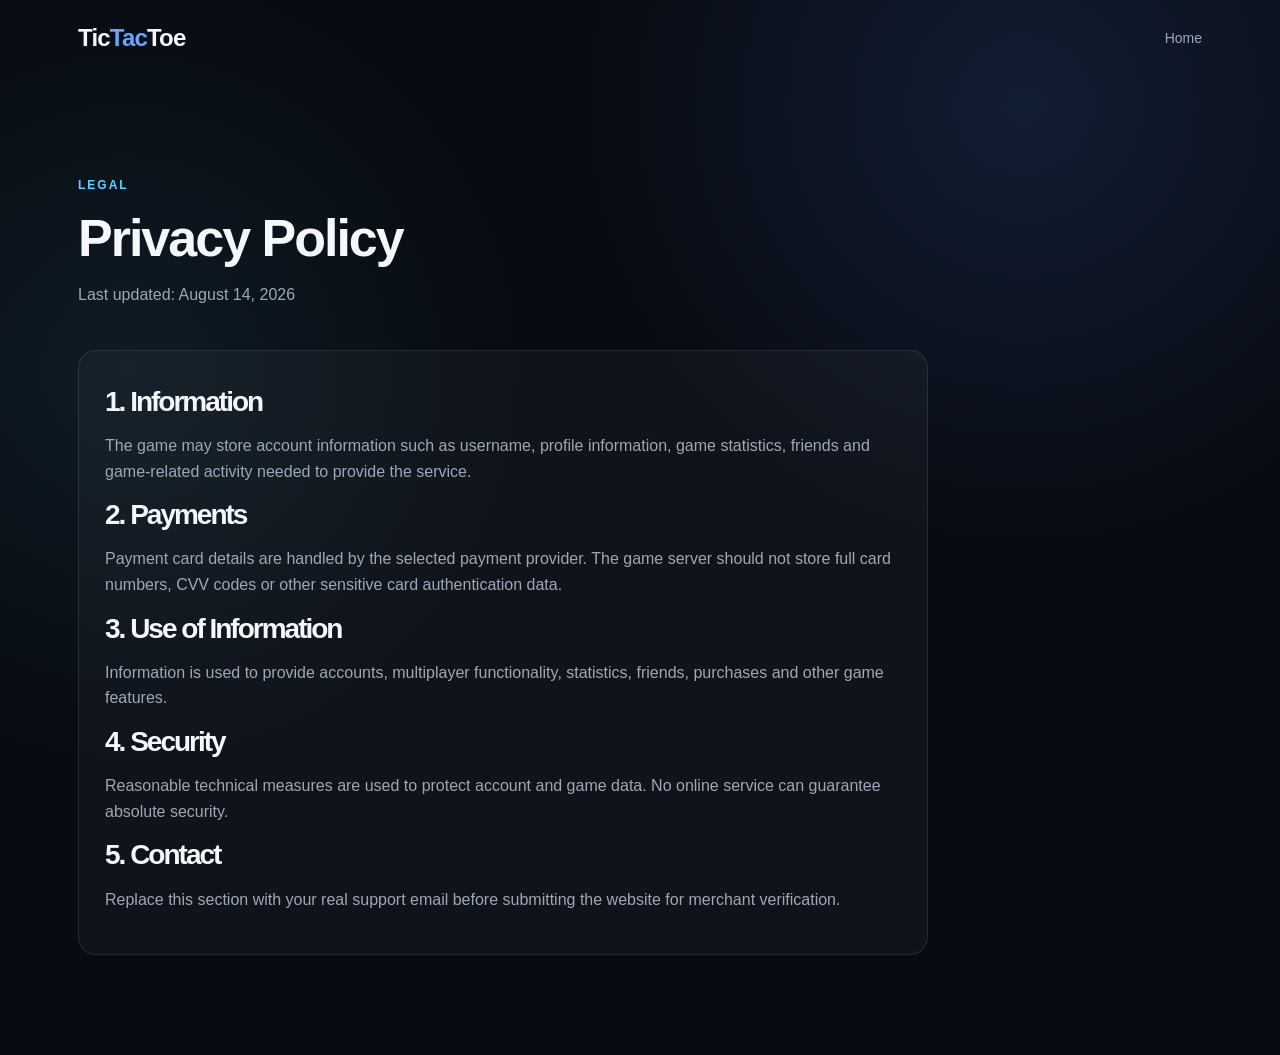
==== privacy.html @ 06fe6bc0 "Add files via upload" ====
<!doctype html><html lang="en"><head><meta charset="utf-8"><meta name="viewport" content="width=device-width,initial-scale=1"><title>Privacy Policy — Tic Tac Toe</title><link rel="stylesheet" href="style.css"></head><body><header class="nav"><a class="brand" href="index.html">Tic<span>Tac</span>Toe</a><nav><a href="index.html">Home</a></nav></header><main class="section"><div class="heading"><div class="eyebrow">LEGAL</div><h1 style="font-size:52px;letter-spacing:-2px">Privacy Policy</h1><p>Last updated: August 14, 2026</p></div><div class="about card"><h2 style="font-size:28px">1. Information</h2><p>The game may store account information such as username, profile information, game statistics, friends and game-related activity needed to provide the service.</p><h2 style="font-size:28px">2. Payments</h2><p>Payment card details are handled by the selected payment provider. The game server should not store full card numbers, CVV codes or other sensitive card authentication data.</p><h2 style="font-size:28px">3. Use of Information</h2><p>Information is used to provide accounts, multiplayer functionality, statistics, friends, purchases and other game features.</p><h2 style="font-size:28px">4. Security</h2><p>Reasonable technical measures are used to protect account and game data. No online service can guarantee absolute security.</p><h2 style="font-size:28px">5. Contact</h2><p>Replace this section with your real support email before submitting the website for merchant verification.</p></div></main></body></html>
---- style.css ----
*{box-sizing:border-box}html{scroll-behavior:smooth}:root{--bg:#080b12;--surface:#101622;--surface2:#151d2b;--border:rgba(255,255,255,.09);--text:#f4f7fb;--muted:#9ca8ba;--blue:#4c8dff;--blue2:#6aa4ff;--cyan:#55d6ff;--green:#46d39a}body{margin:0;background:radial-gradient(circle at 80% 10%,rgba(76,141,255,.14),transparent 32%),radial-gradient(circle at 10% 35%,rgba(85,214,255,.08),transparent 30%),var(--bg);color:var(--text);font:16px/1.6 Inter,Segoe UI,Arial,sans-serif}a{color:inherit;text-decoration:none}.nav{height:76px;max-width:1180px;margin:auto;padding:0 28px;display:flex;align-items:center;justify-content:space-between}.brand{font-size:24px;font-weight:800;letter-spacing:-.8px}.brand span,h1 span{color:var(--blue2)}nav{display:flex;gap:30px;color:var(--muted);font-size:14px}.hero{max-width:1180px;min-height:650px;margin:auto;padding:90px 28px 110px;display:grid;grid-template-columns:1.05fr .95fr;align-items:center;gap:70px}.badge,.eyebrow{color:var(--cyan);font-size:12px;font-weight:800;letter-spacing:2px}h1{margin:18px 0;font-size:clamp(48px,7vw,82px);line-height:.98;letter-spacing:-4px}.hero-text{max-width:610px;color:var(--muted);font-size:18px}.buttons{display:flex;gap:12px;margin-top:32px}.button{padding:13px 22px;border-radius:10px;font-weight:700;border:1px solid var(--border)}.primary{background:var(--blue)}.secondary{background:var(--surface2)}.game-card{padding:30px;border:1px solid var(--border);border-radius:24px;background:linear-gradient(145deg,rgba(255,255,255,.07),rgba(255,255,255,.025));box-shadow:0 25px 80px rgba(0,0,0,.35)}.game-title{text-align:center;font-size:22px;font-weight:800;margin-bottom:22px}.board{max-width:340px;margin:auto;display:grid;grid-template-columns:repeat(3,1fr);gap:8px}.board div{aspect-ratio:1;display:grid;place-items:center;border-radius:12px;background:var(--surface2);border:1px solid var(--border);font-size:42px;font-weight:800}.board div:nth-child(odd){color:var(--blue2)}.board div:nth-child(even){color:var(--cyan)}.status{text-align:center;color:var(--green);font-size:11px;font-weight:800;letter-spacing:2px;margin-top:20px}.section{max-width:1180px;margin:auto;padding:100px 28px}.heading{max-width:720px;margin-bottom:42px}h2{margin:10px 0;font-size:clamp(32px,4vw,50px);line-height:1.08;letter-spacing:-2px}.heading p,.card p,.gems p{color:var(--muted)}.grid{display:grid;grid-template-columns:repeat(4,1fr);gap:16px}.card{background:rgba(255,255,255,.035);border:1px solid var(--border);border-radius:18px;padding:26px}.icon{font-size:30px;margin-bottom:18px}.card h3{margin:0 0 8px}.gems{display:grid;grid-template-columns:1fr .8fr;gap:60px;align-items:center}.gems p{font-size:17px;max-width:650px}.notice{margin-top:22px;padding:16px 18px;border-radius:12px;background:rgba(70,211,154,.07);border:1px solid rgba(70,211,154,.18);color:#b9e9d5}.gem-card{padding:30px;display:flex;align-items:center;gap:20px;background:rgba(255,255,255,.035);border:1px solid var(--border);border-radius:18px}.gem{font-size:58px}.gem-card strong,.gem-card span{display:block}.gem-card span{color:var(--muted);margin-top:4px}.about{max-width:850px}footer{border-top:1px solid var(--border);padding:45px 28px 25px;color:var(--muted)}.footer-inner{max-width:1180px;margin:auto;display:flex;justify-content:space-between;gap:30px}.links{display:flex;gap:22px;align-items:center;font-size:14px}.copyright{max-width:1180px;margin:35px auto 0;padding-top:18px;border-top:1px solid var(--border);font-size:12px}@media(max-width:850px){nav{display:none}.hero,.gems{grid-template-columns:1fr;gap:40px}.grid{grid-template-columns:1fr 1fr}.hero{padding-top:55px}}@media(max-width:560px){h1{letter-spacing:-2px}.grid{grid-template-columns:1fr}.footer-inner{flex-direction:column}.links{flex-direction:column;align-items:flex-start}}
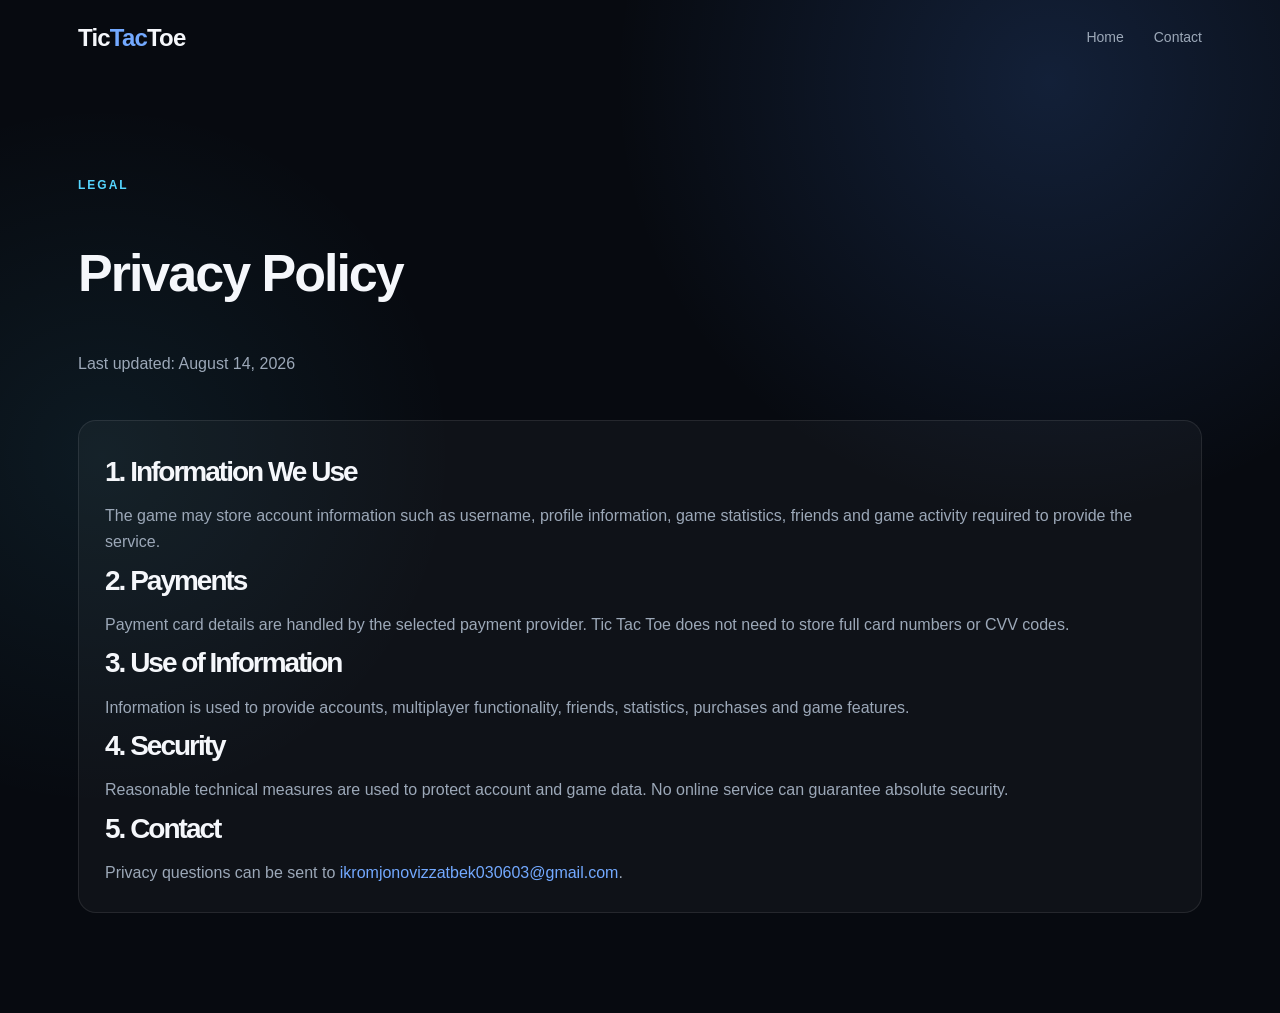
==== commit 647cb4dc: "Add files via upload" ====
--- a/privacy.html
+++ b/privacy.html
@@ -1 +1,11 @@
-<!doctype html><html lang="en"><head><meta charset="utf-8"><meta name="viewport" content="width=device-width,initial-scale=1"><title>Privacy Policy — Tic Tac Toe</title><link rel="stylesheet" href="style.css"></head><body><header class="nav"><a class="brand" href="index.html">Tic<span>Tac</span>Toe</a><nav><a href="index.html">Home</a></nav></header><main class="section"><div class="heading"><div class="eyebrow">LEGAL</div><h1 style="font-size:52px;letter-spacing:-2px">Privacy Policy</h1><p>Last updated: August 14, 2026</p></div><div class="about card"><h2 style="font-size:28px">1. Information</h2><p>The game may store account information such as username, profile information, game statistics, friends and game-related activity needed to provide the service.</p><h2 style="font-size:28px">2. Payments</h2><p>Payment card details are handled by the selected payment provider. The game server should not store full card numbers, CVV codes or other sensitive card authentication data.</p><h2 style="font-size:28px">3. Use of Information</h2><p>Information is used to provide accounts, multiplayer functionality, statistics, friends, purchases and other game features.</p><h2 style="font-size:28px">4. Security</h2><p>Reasonable technical measures are used to protect account and game data. No online service can guarantee absolute security.</p><h2 style="font-size:28px">5. Contact</h2><p>Replace this section with your real support email before submitting the website for merchant verification.</p></div></main></body></html>
+<!doctype html>
+<html lang="en"><head><meta charset="utf-8"><meta name="viewport" content="width=device-width,initial-scale=1">
+<title>Privacy Policy — Tic Tac Toe</title><link rel="stylesheet" href="style.css"></head>
+<body><header class="nav"><a class="brand" href="index.html">Tic<span>Tac</span>Toe</a><nav><a href="index.html">Home</a><a href="mailto:ikromjonovizzatbek030603@gmail.com">Contact</a></nav></header>
+<main class="section"><div class="heading"><div class="eyebrow">LEGAL</div><h1 style="font-size:52px;letter-spacing:-2px">Privacy Policy</h1><p>Last updated: August 14, 2026</p></div>
+<div class="card">
+<h2 style="font-size:28px">1. Information We Use</h2><p>The game may store account information such as username, profile information, game statistics, friends and game activity required to provide the service.</p>
+<h2 style="font-size:28px">2. Payments</h2><p>Payment card details are handled by the selected payment provider. Tic Tac Toe does not need to store full card numbers or CVV codes.</p>
+<h2 style="font-size:28px">3. Use of Information</h2><p>Information is used to provide accounts, multiplayer functionality, friends, statistics, purchases and game features.</p>
+<h2 style="font-size:28px">4. Security</h2><p>Reasonable technical measures are used to protect account and game data. No online service can guarantee absolute security.</p>
+<h2 style="font-size:28px">5. Contact</h2><p>Privacy questions can be sent to <a style="color:var(--blue2)" href="mailto:ikromjonovizzatbek030603@gmail.com">ikromjonovizzatbek030603@gmail.com</a>.</p></div></main></body></html>
--- a/style.css
+++ b/style.css
@@ -1 +1,16 @@
-*{box-sizing:border-box}html{scroll-behavior:smooth}:root{--bg:#080b12;--surface:#101622;--surface2:#151d2b;--border:rgba(255,255,255,.09);--text:#f4f7fb;--muted:#9ca8ba;--blue:#4c8dff;--blue2:#6aa4ff;--cyan:#55d6ff;--green:#46d39a}body{margin:0;background:radial-gradient(circle at 80% 10%,rgba(76,141,255,.14),transparent 32%),radial-gradient(circle at 10% 35%,rgba(85,214,255,.08),transparent 30%),var(--bg);color:var(--text);font:16px/1.6 Inter,Segoe UI,Arial,sans-serif}a{color:inherit;text-decoration:none}.nav{height:76px;max-width:1180px;margin:auto;padding:0 28px;display:flex;align-items:center;justify-content:space-between}.brand{font-size:24px;font-weight:800;letter-spacing:-.8px}.brand span,h1 span{color:var(--blue2)}nav{display:flex;gap:30px;color:var(--muted);font-size:14px}.hero{max-width:1180px;min-height:650px;margin:auto;padding:90px 28px 110px;display:grid;grid-template-columns:1.05fr .95fr;align-items:center;gap:70px}.badge,.eyebrow{color:var(--cyan);font-size:12px;font-weight:800;letter-spacing:2px}h1{margin:18px 0;font-size:clamp(48px,7vw,82px);line-height:.98;letter-spacing:-4px}.hero-text{max-width:610px;color:var(--muted);font-size:18px}.buttons{display:flex;gap:12px;margin-top:32px}.button{padding:13px 22px;border-radius:10px;font-weight:700;border:1px solid var(--border)}.primary{background:var(--blue)}.secondary{background:var(--surface2)}.game-card{padding:30px;border:1px solid var(--border);border-radius:24px;background:linear-gradient(145deg,rgba(255,255,255,.07),rgba(255,255,255,.025));box-shadow:0 25px 80px rgba(0,0,0,.35)}.game-title{text-align:center;font-size:22px;font-weight:800;margin-bottom:22px}.board{max-width:340px;margin:auto;display:grid;grid-template-columns:repeat(3,1fr);gap:8px}.board div{aspect-ratio:1;display:grid;place-items:center;border-radius:12px;background:var(--surface2);border:1px solid var(--border);font-size:42px;font-weight:800}.board div:nth-child(odd){color:var(--blue2)}.board div:nth-child(even){color:var(--cyan)}.status{text-align:center;color:var(--green);font-size:11px;font-weight:800;letter-spacing:2px;margin-top:20px}.section{max-width:1180px;margin:auto;padding:100px 28px}.heading{max-width:720px;margin-bottom:42px}h2{margin:10px 0;font-size:clamp(32px,4vw,50px);line-height:1.08;letter-spacing:-2px}.heading p,.card p,.gems p{color:var(--muted)}.grid{display:grid;grid-template-columns:repeat(4,1fr);gap:16px}.card{background:rgba(255,255,255,.035);border:1px solid var(--border);border-radius:18px;padding:26px}.icon{font-size:30px;margin-bottom:18px}.card h3{margin:0 0 8px}.gems{display:grid;grid-template-columns:1fr .8fr;gap:60px;align-items:center}.gems p{font-size:17px;max-width:650px}.notice{margin-top:22px;padding:16px 18px;border-radius:12px;background:rgba(70,211,154,.07);border:1px solid rgba(70,211,154,.18);color:#b9e9d5}.gem-card{padding:30px;display:flex;align-items:center;gap:20px;background:rgba(255,255,255,.035);border:1px solid var(--border);border-radius:18px}.gem{font-size:58px}.gem-card strong,.gem-card span{display:block}.gem-card span{color:var(--muted);margin-top:4px}.about{max-width:850px}footer{border-top:1px solid var(--border);padding:45px 28px 25px;color:var(--muted)}.footer-inner{max-width:1180px;margin:auto;display:flex;justify-content:space-between;gap:30px}.links{display:flex;gap:22px;align-items:center;font-size:14px}.copyright{max-width:1180px;margin:35px auto 0;padding-top:18px;border-top:1px solid var(--border);font-size:12px}@media(max-width:850px){nav{display:none}.hero,.gems{grid-template-columns:1fr;gap:40px}.grid{grid-template-columns:1fr 1fr}.hero{padding-top:55px}}@media(max-width:560px){h1{letter-spacing:-2px}.grid{grid-template-columns:1fr}.footer-inner{flex-direction:column}.links{flex-direction:column;align-items:flex-start}}
+*{box-sizing:border-box}
+html{scroll-behavior:smooth}
+:root{--bg:#070a10;--surface:#0f1520;--surface2:#151d2a;--border:rgba(255,255,255,.09);--text:#f5f7fb;--muted:#9ca8b8;--blue:#4c8dff;--blue2:#73a9ff;--cyan:#55d6ff;--green:#46d39a}
+body{margin:0;background:radial-gradient(circle at 82% 8%,rgba(76,141,255,.17),transparent 31%),radial-gradient(circle at 8% 45%,rgba(85,214,255,.08),transparent 27%),var(--bg);color:var(--text);font:16px/1.65 Inter,Segoe UI,Arial,sans-serif}
+a{color:inherit;text-decoration:none}.nav{height:76px;max-width:1180px;margin:auto;padding:0 28px;display:flex;align-items:center;justify-content:space-between}.brand{font-size:24px;font-weight:800;letter-spacing:-.8px}.brand span,h1 span{color:var(--blue2)}
+nav{display:flex;gap:30px;color:var(--muted);font-size:14px}nav a:hover,.links a:hover{color:var(--text)}
+.hero{max-width:1180px;min-height:680px;margin:auto;padding:95px 28px 115px;display:grid;grid-template-columns:1.04fr .96fr;align-items:center;gap:70px}.badge,.eyebrow{color:var(--cyan);font-size:12px;font-weight:800;letter-spacing:2px}.hero h1{margin:18px 0;font-size:clamp(48px,6.8vw,80px);line-height:.99;letter-spacing:-4px}.hero-copy>p{max-width:650px;color:var(--muted);font-size:18px}.buttons{display:flex;gap:12px;margin-top:30px}.button{padding:13px 21px;border-radius:10px;font-weight:700;border:1px solid var(--border)}.primary{background:var(--blue)}.secondary{background:var(--surface2)}
+.mini-stats{display:flex;gap:30px;margin-top:38px}.mini-stats div{border-left:1px solid var(--border);padding-left:14px}.mini-stats strong,.mini-stats span{display:block}.mini-stats strong{font-size:14px}.mini-stats span{color:var(--muted);font-size:12px}
+.game-card{padding:28px;border:1px solid var(--border);border-radius:24px;background:linear-gradient(145deg,rgba(255,255,255,.075),rgba(255,255,255,.025));box-shadow:0 25px 90px rgba(0,0,0,.4)}.game-top{display:flex;justify-content:space-between;color:var(--muted);font-size:11px;letter-spacing:1.5px}.game-top b{color:var(--green)}.players{display:grid;grid-template-columns:1fr auto 1fr;align-items:center;gap:14px;margin:24px 0}.players strong,.players span{display:block}.players strong{font-size:14px}.players span{font-size:11px;color:var(--muted)}.players .right{text-align:right}.vs{color:var(--muted);font-size:11px}.board{max-width:350px;margin:auto;display:grid;grid-template-columns:repeat(3,1fr);gap:8px}.board div{aspect-ratio:1;display:grid;place-items:center;border-radius:12px;background:var(--surface2);border:1px solid var(--border);font-size:42px;font-weight:800}.board div:nth-child(odd){color:var(--blue2)}.board div:nth-child(even){color:var(--cyan)}.match-status{text-align:center;color:var(--green);font-size:10px;font-weight:800;letter-spacing:2px;margin-top:19px}
+.section{max-width:1180px;margin:auto;padding:100px 28px}.heading{max-width:720px;margin-bottom:42px}.heading h2,.section h2{margin:10px 0;font-size:clamp(32px,4vw,50px);line-height:1.08;letter-spacing:-2px}.heading p{color:var(--muted)}.grid{display:grid;grid-template-columns:repeat(4,1fr);gap:16px}.card{background:rgba(255,255,255,.035);border:1px solid var(--border);border-radius:18px;padding:26px}.icon{font-size:30px;margin-bottom:18px}.card h3{margin:0 0 8px}.card p{color:var(--muted);margin-bottom:0}
+.gems-section{display:grid;grid-template-columns:1fr .75fr;gap:65px;align-items:center}.gems-section>div>p{color:var(--muted);font-size:17px;max-width:680px}.notice{margin-top:22px;padding:16px 18px;border-radius:12px;background:rgba(70,211,154,.07);border:1px solid rgba(70,211,154,.18);color:#b9e9d5}.gem-panel{padding:32px;display:flex;align-items:center;gap:20px;background:linear-gradient(145deg,rgba(76,141,255,.08),rgba(255,255,255,.025));border:1px solid var(--border);border-radius:20px}.big-gem{font-size:62px}.gem-panel strong,.gem-panel span{display:block}.gem-panel span{color:var(--muted);font-size:14px}
+.steps{display:grid;grid-template-columns:repeat(3,1fr);gap:16px}.step{padding:25px;border:1px solid var(--border);border-radius:18px;background:rgba(255,255,255,.025)}.step>b{color:var(--blue2);font-size:12px;letter-spacing:2px}.step h3{margin:12px 0 5px}.step p{color:var(--muted);margin:0}
+.support-card{display:grid;grid-template-columns:1fr 1fr;gap:16px;max-width:850px}.support-card>div{padding:24px;border:1px solid var(--border);border-radius:16px;background:rgba(255,255,255,.03)}.label{display:block;color:var(--muted);font-size:12px;margin-bottom:6px}.support-card a{color:var(--blue2);word-break:break-word}
+footer{border-top:1px solid var(--border);padding:45px 28px 25px;color:var(--muted)}.footer-inner{max-width:1180px;margin:auto;display:flex;justify-content:space-between;gap:30px}.links{display:flex;gap:20px;align-items:center;font-size:13px}.copyright{max-width:1180px;margin:35px auto 0;padding-top:18px;border-top:1px solid var(--border);font-size:12px}
+@media(max-width:850px){nav{display:none}.hero,.gems-section{grid-template-columns:1fr;gap:42px}.grid{grid-template-columns:1fr 1fr}.steps{grid-template-columns:1fr}.support-card{grid-template-columns:1fr}.hero{padding-top:55px}}
+@media(max-width:560px){.hero h1{letter-spacing:-2px}.grid{grid-template-columns:1fr}.footer-inner{flex-direction:column}.links{flex-direction:column;align-items:flex-start}.mini-stats{gap:15px}}
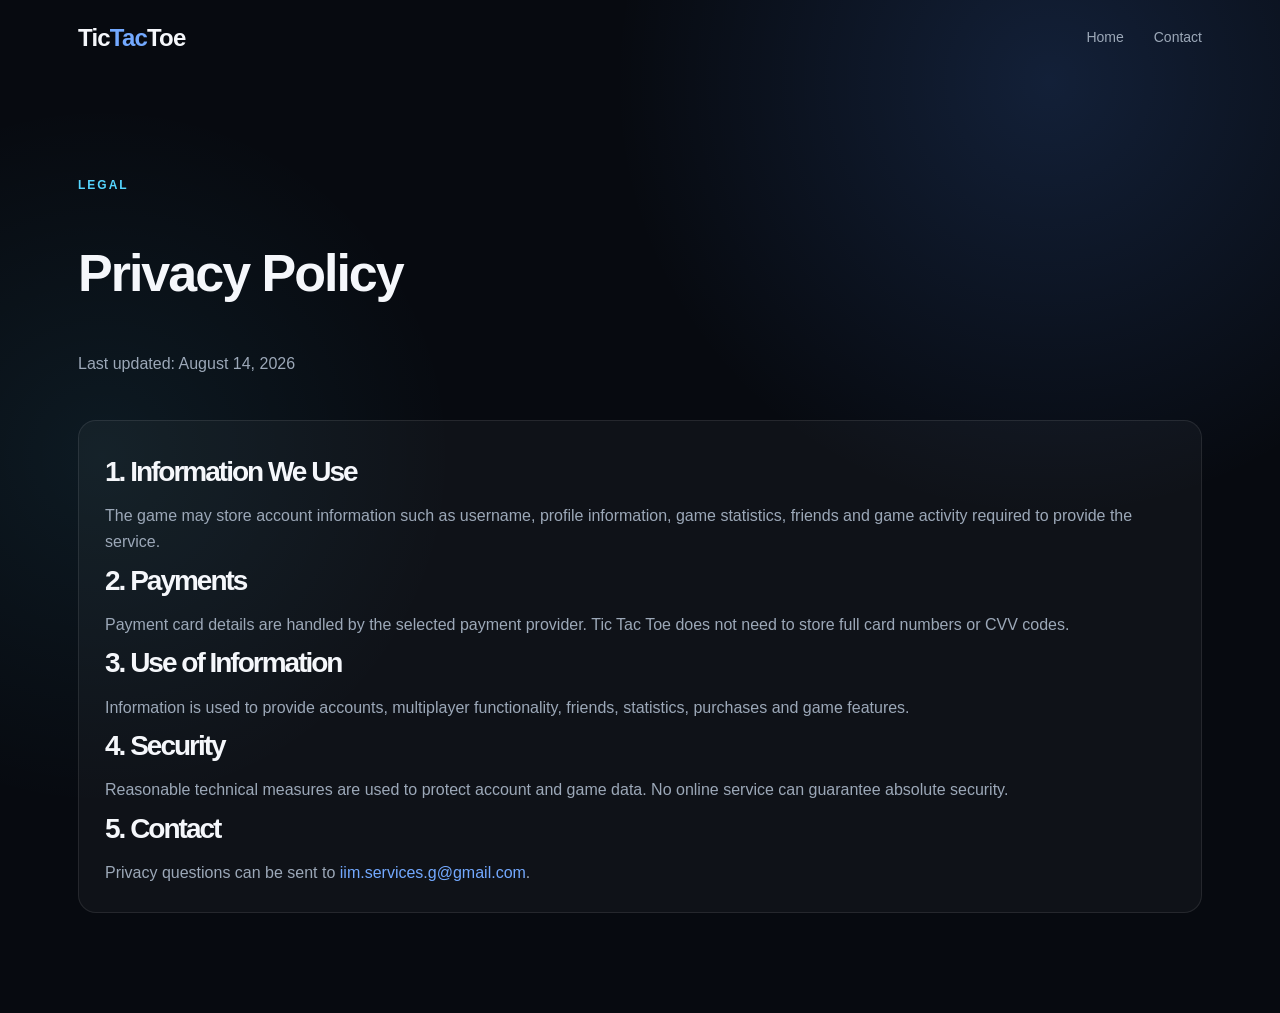
==== commit 4830459b: "Update privacy.html" ====
--- a/privacy.html
+++ b/privacy.html
@@ -1,11 +1,11 @@
 <!doctype html>
 <html lang="en"><head><meta charset="utf-8"><meta name="viewport" content="width=device-width,initial-scale=1">
 <title>Privacy Policy — Tic Tac Toe</title><link rel="stylesheet" href="style.css"></head>
-<body><header class="nav"><a class="brand" href="index.html">Tic<span>Tac</span>Toe</a><nav><a href="index.html">Home</a><a href="mailto:ikromjonovizzatbek030603@gmail.com">Contact</a></nav></header>
+<body><header class="nav"><a class="brand" href="index.html">Tic<span>Tac</span>Toe</a><nav><a href="index.html">Home</a><a href="mailto:iim.services.g@gmail.com">Contact</a></nav></header>
 <main class="section"><div class="heading"><div class="eyebrow">LEGAL</div><h1 style="font-size:52px;letter-spacing:-2px">Privacy Policy</h1><p>Last updated: August 14, 2026</p></div>
 <div class="card">
 <h2 style="font-size:28px">1. Information We Use</h2><p>The game may store account information such as username, profile information, game statistics, friends and game activity required to provide the service.</p>
 <h2 style="font-size:28px">2. Payments</h2><p>Payment card details are handled by the selected payment provider. Tic Tac Toe does not need to store full card numbers or CVV codes.</p>
 <h2 style="font-size:28px">3. Use of Information</h2><p>Information is used to provide accounts, multiplayer functionality, friends, statistics, purchases and game features.</p>
 <h2 style="font-size:28px">4. Security</h2><p>Reasonable technical measures are used to protect account and game data. No online service can guarantee absolute security.</p>
-<h2 style="font-size:28px">5. Contact</h2><p>Privacy questions can be sent to <a style="color:var(--blue2)" href="mailto:ikromjonovizzatbek030603@gmail.com">ikromjonovizzatbek030603@gmail.com</a>.</p></div></main></body></html>+<h2 style="font-size:28px">5. Contact</h2><p>Privacy questions can be sent to <a style="color:var(--blue2)" href="mailto:iim.services.g@gmail.com">iim.services.g@gmail.com</a>.</p></div></main></body></html>
